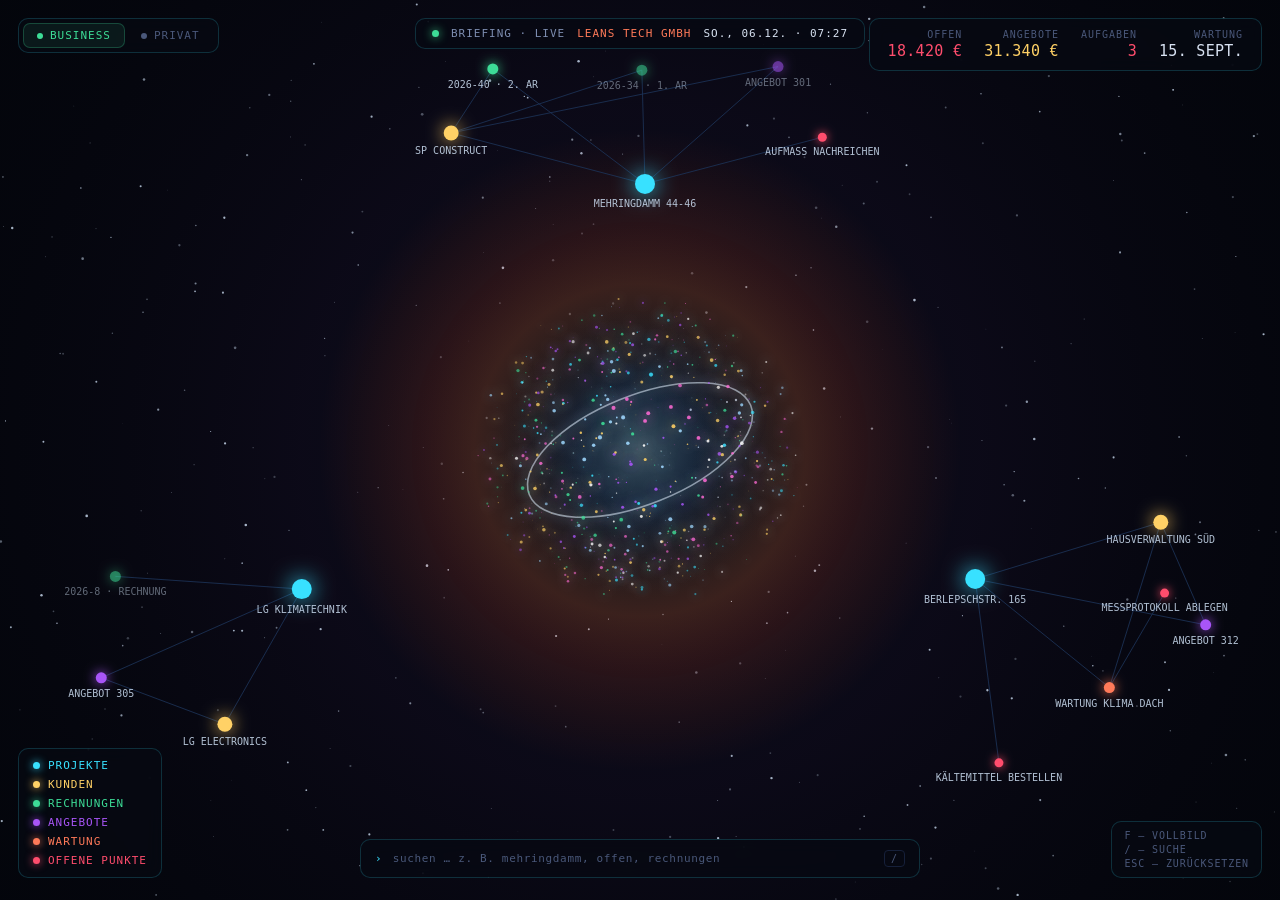
==== kosmos/index.html @ 3adae361 "Kosmos-Cockpit fuer den zweiten Monitor ergaenzt Einzelne HTML-Seite mit Sternenkarte, Partikel-Orb," ====
<!doctype html>
<html lang="de">
<head>
<meta charset="utf-8">
<meta name="viewport" content="width=device-width, initial-scale=1">
<title>LEANS Kosmos</title>
<style>
  :root {
    --ground:     #04060c;
    --panel:      rgba(7, 10, 19, 0.78);
    --edge:       rgba(56, 225, 255, 0.18);
    --edge-hard:  #16203a;
    --text:       #d8e2f2;
    --muted:      #7d8db0;
    --faint:      #4a587a;

    --cyan:       #38e1ff;
    --violet:     #a855f7;
    --gold:       #ffd166;
    --green:      #3ddc97;
    --orange:     #ff7a59;
    --red:        #ff4d6d;

    --mono: ui-monospace, "SF Mono", "Cascadia Mono", Consolas, Menlo, monospace;
  }

  * { box-sizing: border-box; }

  html, body {
    margin: 0; padding: 0;
    height: 100%;
    overflow: hidden;
    background: var(--ground);
    color: var(--text);
    font-family: var(--mono);
    -webkit-font-smoothing: antialiased;
    cursor: default;
    user-select: none;
  }

  canvas { display: block; width: 100vw; height: 100vh; }

  /* ---------- HUD ---------- */

  .hud {
    position: fixed;
    z-index: 10;
    background: var(--panel);
    border: 1px solid var(--edge);
    border-radius: 10px;
    backdrop-filter: blur(8px);
    font-size: 11px;
    letter-spacing: 0.09em;
    text-transform: uppercase;
    color: var(--muted);
  }

  /* Bereichs-Umschalter */
  #bereiche { top: 18px; left: 18px; display: flex; gap: 2px; padding: 4px; }
  #bereiche button {
    font: inherit;
    letter-spacing: inherit;
    text-transform: inherit;
    color: var(--faint);
    background: transparent;
    border: 0;
    border-radius: 7px;
    padding: 6px 14px;
    cursor: pointer;
    display: flex; align-items: center; gap: 7px;
  }
  #bereiche button::before {
    content: ""; width: 6px; height: 6px; border-radius: 50%;
    background: currentColor;
  }
  #bereiche button:hover { color: var(--muted); }
  #bereiche button[aria-pressed="true"] {
    color: var(--green);
    background: rgba(61, 220, 151, 0.08);
    box-shadow: inset 0 0 0 1px rgba(61, 220, 151, 0.25);
  }

  /* Briefing-Leiste */
  #briefing {
    top: 18px; left: 50%; transform: translateX(-50%);
    padding: 8px 16px;
    display: flex; align-items: center; gap: 12px;
    white-space: nowrap;
  }
  #briefing .dot {
    width: 7px; height: 7px; border-radius: 50%;
    background: var(--green);
    box-shadow: 0 0 10px var(--green);
    animation: puls 2.4s ease-in-out infinite;
  }
  @keyframes puls { 0%,100% { opacity: 1 } 50% { opacity: 0.35 } }
  #briefing b { color: var(--orange); font-weight: 500; }
  #briefing time { color: var(--text); font-variant-numeric: tabular-nums; }

  /* Zähler */
  #zaehler {
    top: 18px; right: 18px;
    display: flex; gap: 22px;
    padding: 10px 18px;
  }
  #zaehler div { text-align: right; }
  #zaehler .k { display: block; font-size: 10px; color: var(--faint); }
  #zaehler .v {
    display: block;
    font-size: 15px;
    letter-spacing: 0.02em;
    color: var(--text);
    font-variant-numeric: tabular-nums;
    margin-top: 2px;
  }
  #zaehler .v.warn { color: var(--gold); }
  #zaehler .v.hot  { color: var(--red); }

  /* Kommandozeile */
  #kommando {
    bottom: 22px; left: 50%; transform: translateX(-50%);
    width: min(560px, calc(100vw - 48px));
    display: flex; align-items: center; gap: 10px;
    padding: 0 14px;
  }
  #kommando span { color: var(--cyan); }
  #kommando input {
    flex: 1;
    font: inherit;
    letter-spacing: 0.06em;
    text-transform: none;
    color: var(--text);
    background: transparent;
    border: 0;
    padding: 12px 0;
    outline: none;
  }
  #kommando input::placeholder { color: var(--faint); }
  #kommando kbd {
    font: inherit; font-size: 10px;
    color: var(--faint);
    border: 1px solid var(--edge-hard);
    border-radius: 4px;
    padding: 2px 6px;
  }

  /* Detail-Panel */
  #detail {
    top: 84px; right: 18px;
    width: 300px;
    max-height: calc(100vh - 160px);
    overflow-y: auto;
    padding: 16px 18px 18px;
    display: none;
    text-transform: none;
    letter-spacing: normal;
  }
  #detail.offen { display: block; }
  #detail .typ {
    font-size: 10px; letter-spacing: 0.14em; text-transform: uppercase;
  }
  #detail h2 {
    margin: 6px 0 2px;
    font-size: 17px; font-weight: 600; color: #fff;
    letter-spacing: -0.01em;
  }
  #detail .info { margin: 0 0 14px; font-size: 12px; color: var(--muted); }
  #detail dl { margin: 0; display: grid; grid-template-columns: auto 1fr; gap: 6px 14px; font-size: 12px; }
  #detail dt { color: var(--faint); }
  #detail dd { margin: 0; color: var(--text); font-variant-numeric: tabular-nums; }
  #detail .pill {
    display: inline-block; padding: 1px 9px; border-radius: 999px;
    font-size: 10px; letter-spacing: 0.1em; text-transform: uppercase;
    border: 1px solid currentColor;
  }
  #detail .links { margin-top: 16px; display: flex; flex-wrap: wrap; gap: 6px; }
  #detail .links button {
    font: inherit; font-size: 11px;
    color: var(--muted);
    background: rgba(255,255,255,0.03);
    border: 1px solid var(--edge-hard);
    border-radius: 999px;
    padding: 4px 11px;
    cursor: pointer;
  }
  #detail .links button:hover { color: var(--cyan); border-color: var(--edge); }
  #detail .zu {
    position: absolute; top: 12px; right: 12px;
    font: inherit; font-size: 14px; line-height: 1;
    color: var(--faint); background: transparent; border: 0;
    cursor: pointer; padding: 4px;
  }
  #detail .zu:hover { color: var(--red); }

  /* Legende */
  #legende {
    bottom: 22px; left: 18px;
    padding: 10px 14px;
    display: grid; gap: 6px;
  }
  #legende i {
    font-style: normal; display: flex; align-items: center; gap: 8px;
  }
  #legende i::before {
    content: ""; width: 7px; height: 7px; border-radius: 50%;
    background: currentColor; box-shadow: 0 0 8px currentColor;
  }

  .t-projekt  { color: var(--cyan); }
  .t-kunde    { color: var(--gold); }
  .t-rechnung { color: var(--green); }
  .t-angebot  { color: var(--violet); }
  .t-wartung  { color: var(--orange); }
  .t-aufgabe  { color: var(--red); }

  #hilfe {
    bottom: 22px; right: 18px;
    padding: 8px 12px;
    font-size: 10px;
    color: var(--faint);
    display: grid; gap: 3px;
  }

  button:focus-visible, input:focus-visible { outline: 2px solid var(--cyan); outline-offset: 2px; }

  @media (max-width: 900px) {
    #legende, #hilfe { display: none; }
    #zaehler { gap: 14px; padding: 8px 12px; }
    #briefing { font-size: 10px; }
  }
</style>
</head>
<body>

<canvas id="buehne"></canvas>

<nav class="hud" id="bereiche" aria-label="Bereich wählen">
  <button type="button" data-bereich="business" aria-pressed="true">Business</button>
  <button type="button" data-bereich="privat"   aria-pressed="false">Privat</button>
</nav>

<div class="hud" id="briefing">
  <span class="dot" aria-hidden="true"></span>
  Briefing · Live
  <b id="firma">LEANS</b>
  <time id="uhr" datetime="">–</time>
</div>

<div class="hud" id="zaehler">
  <div><span class="k">Offen</span><span class="v" id="z-offen">–</span></div>
  <div><span class="k">Angebote</span><span class="v" id="z-angebote">–</span></div>
  <div><span class="k">Aufgaben</span><span class="v" id="z-aufgaben">–</span></div>
  <div><span class="k">Wartung</span><span class="v" id="z-wartung">–</span></div>
</div>

<aside class="hud" id="detail" aria-live="polite">
  <button class="zu" id="detail-zu" type="button" aria-label="Schließen">✕</button>
  <div id="detail-inhalt"></div>
</aside>

<div class="hud" id="legende" aria-hidden="true">
  <i class="t-projekt">Projekte</i>
  <i class="t-kunde">Kunden</i>
  <i class="t-rechnung">Rechnungen</i>
  <i class="t-angebot">Angebote</i>
  <i class="t-wartung">Wartung</i>
  <i class="t-aufgabe">Offene Punkte</i>
</div>

<div class="hud" id="kommando">
  <span aria-hidden="true">›</span>
  <input id="suche" type="search" placeholder="suchen … z. B. mehringdamm, offen, rechnungen" autocomplete="off" spellcheck="false">
  <kbd>/</kbd>
</div>

<div class="hud" id="hilfe" aria-hidden="true">
  <span>F — Vollbild</span>
  <span>/ — Suche</span>
  <span>Esc — zurücksetzen</span>
</div>

<script src="daten.js"></script>
<script>
(function () {
  "use strict";

  const D = (window.KOSMOS_DATEN && window.KOSMOS_DATEN.knoten) ? window.KOSMOS_DATEN : { firma: "KOSMOS", knoten: [] };

  const FARBE = {
    projekt:  "#38e1ff",
    kunde:    "#ffd166",
    rechnung: "#3ddc97",
    angebot:  "#a855f7",
    wartung:  "#ff7a59",
    aufgabe:  "#ff4d6d"
  };
  const ERLEDIGT = { bezahlt: 1, beauftragt: 1, abgelehnt: 1 };
  const GROESSE  = { projekt: 10, kunde: 7.5, rechnung: 5.5, angebot: 5.5, wartung: 5.5, aufgabe: 4.5 };

  const eur = new Intl.NumberFormat("de-DE", { style: "currency", currency: "EUR", maximumFractionDigits: 0 });
  const eurGenau = new Intl.NumberFormat("de-DE", { style: "currency", currency: "EUR" });

  const canvas = document.getElementById("buehne");
  const ctx = canvas.getContext("2d");
  const reduce = window.matchMedia("(prefers-reduced-motion: reduce)").matches;

  let W = 0, H = 0, t = 0;
  let sterne = [], orb = [];
  let bereich = "business";
  let filter = "";
  let gewaehlt = null;
  let ueber = null;
  let sichtbar = [], kanten = [], punkte = [];

  const ORB_FARBEN = ["#ffffff", "#9fd8ff", "#38e1ff", "#a855f7", "#ffd166", "#ff6ad5", "#3ddc97"];

  /* ---------------- Layout ---------------- */

  function baueLayout() {
    sichtbar = D.knoten.filter(k => (k.bereich || "business") === bereich);
    const index = new Map(sichtbar.map((k, i) => [k.id, i]));

    // Kanten aus den Verbindungen, doppelte raus
    const gesehen = new Set();
    kanten = [];
    sichtbar.forEach((k, i) => {
      (k.verbunden || []).forEach(id => {
        const j = index.get(id);
        if (j === undefined) return;
        const key = i < j ? i + ":" + j : j + ":" + i;
        if (gesehen.has(key)) return;
        gesehen.add(key);
        kanten.push([i, j]);
      });
    });

    // Projekte auf einen Ring, ihre Anhänge drumherum, Rest nach außen
    const projekte = sichtbar.filter(k => k.typ === "projekt");
    const belegt = new Set();

    projekte.forEach((p, pi) => {
      const w = (pi / Math.max(projekte.length, 1)) * Math.PI * 2 - Math.PI / 2;
      p._x = 0.5 + Math.cos(w) * 0.30;
      p._y = 0.5 + Math.sin(w) * 0.30;
      belegt.add(p.id);

      const kinder = (p.verbunden || [])
        .map(id => sichtbar.find(k => k.id === id))
        .filter(k => k && !belegt.has(k.id));

      kinder.forEach((c, ci) => {
        const cw = w + (ci - (kinder.length - 1) / 2) * 0.62;
        const r = 0.155 + (ci % 2) * 0.035;
        c._x = p._x + Math.cos(cw) * r;
        c._y = p._y + Math.sin(cw) * r * 1.05;
        belegt.add(c.id);
      });
    });

    const rest = sichtbar.filter(k => !belegt.has(k.id));
    rest.forEach((k, i) => {
      const w = (i / Math.max(rest.length, 1)) * Math.PI * 2 + 0.4;
      k._x = 0.5 + Math.cos(w) * 0.44;
      k._y = 0.5 + Math.sin(w) * 0.42;
    });

    // In den Rahmen holen
    sichtbar.forEach(k => {
      k._x = Math.min(0.95, Math.max(0.05, k._x));
      k._y = Math.min(0.92, Math.max(0.08, k._y));
    });
  }

  /* ---------------- Größe ---------------- */

  function messen() {
    const dpr = Math.min(window.devicePixelRatio || 1, 2);
    W = window.innerWidth;
    H = window.innerHeight;
    canvas.width  = Math.round(W * dpr);
    canvas.height = Math.round(H * dpr);
    ctx.setTransform(dpr, 0, 0, dpr, 0, 0);

    sterne = [];
    const n = Math.round((W * H) / 3200);
    for (let i = 0; i < n; i++) {
      sterne.push({
        x: Math.random() * W, y: Math.random() * H,
        r: Math.random() * 1.1 + 0.25,
        p: Math.random() * Math.PI * 2,
        s: Math.random() * 0.4 + 0.15
      });
    }

    orb = [];
    const m = Math.max(320, Math.round((W * H) / 1500));
    for (let i = 0; i < m; i++) {
      orb.push({
        theta: Math.random() * Math.PI * 2,
        phi:   Math.acos(2 * Math.random() - 1),
        rad:   0.55 + Math.pow(Math.random(), 0.6) * 0.5,
        size:  Math.random() * 1.3 + 0.4,
        col:   ORB_FARBEN[(Math.random() * ORB_FARBEN.length) | 0],
        wob:   Math.random() * Math.PI * 2,
        spd:   0.6 + Math.random() * 0.9
      });
    }
  }

  /* ---------------- Zeichnen ---------------- */

  function passt(k) {
    if (!filter) return true;
    const f = filter.toLowerCase();
    if (f === "offen")      return k.status === "gestellt" || k.status === "offen" || k.typ === "aufgabe";
    if (f === "rechnungen") return k.typ === "rechnung";
    if (f === "angebote")   return k.typ === "angebot";
    if (f === "kunden")     return k.typ === "kunde";
    if (f === "projekte")   return k.typ === "projekt";
    if (f === "wartung")    return k.typ === "wartung";
    if (f === "aufgaben")   return k.typ === "aufgabe";
    return (k.titel + " " + (k.info || "")).toLowerCase().includes(f);
  }

  function orbZeichnen() {
    const cx = W / 2, cy = H / 2;
    const R = Math.min(W, H) * 0.17;
    const rot = reduce ? 0.6 : t * 0.00016;

    const halo = ctx.createRadialGradient(cx, cy, R * 0.35, cx, cy, R * 2.1);
    halo.addColorStop(0,    "rgba(255,138,61,0)");
    halo.addColorStop(0.42, "rgba(255,110,45,0.20)");
    halo.addColorStop(0.62, "rgba(255,74,32,0.13)");
    halo.addColorStop(1,    "rgba(255,60,20,0)");
    ctx.fillStyle = halo;
    ctx.beginPath(); ctx.arc(cx, cy, R * 2.1, 0, Math.PI * 2); ctx.fill();

    const kern = ctx.createRadialGradient(cx, cy, 0, cx, cy, R * 0.95);
    kern.addColorStop(0,   "rgba(180,225,255,0.30)");
    kern.addColorStop(0.5, "rgba(90,140,220,0.12)");
    kern.addColorStop(1,   "rgba(20,30,60,0)");
    ctx.fillStyle = kern;
    ctx.beginPath(); ctx.arc(cx, cy, R * 0.95, 0, Math.PI * 2); ctx.fill();

    ctx.save();
    ctx.translate(cx, cy);
    ctx.rotate(-0.42 + Math.sin(rot * 0.7) * 0.14);
    ctx.strokeStyle = "rgba(226,240,255,0.55)";
    ctx.lineWidth = 1.6;
    ctx.shadowColor = "#cfe6ff";
    ctx.shadowBlur = 12;
    ctx.beginPath();
    ctx.ellipse(0, 0, R * 0.78, R * 0.30 * Math.abs(Math.cos(rot * 0.5)) + R * 0.06, 0, 0, Math.PI * 2);
    ctx.stroke();
    ctx.shadowBlur = 0;
    ctx.restore();

    for (const p of orb) {
      const th = p.theta + rot * p.spd;
      const rr = p.rad + (reduce ? 0 : Math.sin(t * 0.0009 + p.wob) * 0.045);
      const sx = Math.sin(p.phi) * Math.cos(th);
      const sy = Math.cos(p.phi);
      const sz = Math.sin(p.phi) * Math.sin(th);
      const tiefe = (sz + 1) / 2;

      ctx.globalAlpha = 0.18 + tiefe * 0.72;
      ctx.fillStyle = p.col;
      ctx.shadowColor = p.col;
      ctx.shadowBlur = 4 + tiefe * 7;
      ctx.beginPath();
      ctx.arc(cx + sx * rr * R, cy + sy * rr * R * 0.94, p.size * (0.45 + tiefe * 0.85), 0, Math.PI * 2);
      ctx.fill();
    }
    ctx.shadowBlur = 0;
    ctx.globalAlpha = 1;
  }

  function zeichnen() {
    ctx.clearRect(0, 0, W, H);

    const vg = ctx.createRadialGradient(W / 2, H / 2, 0, W / 2, H / 2, Math.max(W, H) * 0.7);
    vg.addColorStop(0,    "rgba(56,225,255,0.06)");
    vg.addColorStop(0.38, "rgba(168,87,247,0.05)");
    vg.addColorStop(1,    "rgba(0,0,0,0)");
    ctx.fillStyle = vg;
    ctx.fillRect(0, 0, W, H);

    for (const s of sterne) {
      ctx.globalAlpha = reduce ? 0.5 : 0.25 + 0.55 * (0.5 + 0.5 * Math.sin(t * 0.001 * s.s + s.p));
      ctx.fillStyle = "#cfe0f5";
      ctx.beginPath(); ctx.arc(s.x, s.y, s.r, 0, Math.PI * 2); ctx.fill();
    }
    ctx.globalAlpha = 1;

    orbZeichnen();

    const drift = reduce ? 0 : 6;
    punkte = sichtbar.map((k, i) => ({
      x: k._x * W + Math.sin(t * 0.00042 + i * 1.7) * drift,
      y: k._y * H + Math.cos(t * 0.00037 + i * 2.3) * drift
    }));

    ctx.lineWidth = 1;
    for (const [a, b] of kanten) {
      const hell = gewaehlt !== null && (a === gewaehlt || b === gewaehlt);
      ctx.strokeStyle = hell ? "rgba(56,225,255,0.55)" : "rgba(29,51,87,0.85)";
      ctx.beginPath();
      ctx.moveTo(punkte[a].x, punkte[a].y);
      ctx.lineTo(punkte[b].x, punkte[b].y);
      ctx.stroke();
    }

    sichtbar.forEach((k, i) => {
      const p = punkte[i];
      const col = FARBE[k.typ] || "#9fd8ff";
      const r = GROESSE[k.typ] || 5;
      const treffer = passt(k);
      const aktiv = gewaehlt === i || ueber === i;
      const alpha = treffer ? (ERLEDIGT[k.status] ? 0.5 : 1) : 0.12;

      ctx.globalAlpha = alpha;
      ctx.shadowColor = col;
      ctx.shadowBlur = treffer ? r * (aktiv ? 3.4 : 2.2) : 0;
      ctx.fillStyle = col;
      ctx.beginPath();
      ctx.arc(p.x, p.y, r * (aktiv ? 1.25 : 1), 0, Math.PI * 2);
      ctx.fill();
      ctx.shadowBlur = 0;

      if (aktiv && treffer) {
        ctx.strokeStyle = col;
        ctx.lineWidth = 1;
        ctx.globalAlpha = 0.5;
        ctx.beginPath(); ctx.arc(p.x, p.y, r * 2.1, 0, Math.PI * 2); ctx.stroke();
      }

      ctx.globalAlpha = treffer ? (ERLEDIGT[k.status] ? 0.45 : 0.85) : 0.12;
      ctx.font = "500 " + (W > 1500 ? 11 : 10) + "px " + getComputedStyle(document.body).fontFamily;
      ctx.textAlign = "center";
      ctx.textBaseline = "top";
      ctx.fillStyle = "#cfe0f5";
      ctx.fillText(k.titel.toUpperCase(), p.x, p.y + r + 6);
      ctx.globalAlpha = 1;
    });
  }

  function schleife(now) {
    t = now;
    zeichnen();
    if (!reduce) requestAnimationFrame(schleife);
  }

  /* ---------------- Zähler & Uhr ---------------- */

  function zaehlerFuellen() {
    const menge = D.knoten.filter(k => (k.bereich || "business") === bereich);

    const offeneR = menge.filter(k => k.typ === "rechnung" && k.status === "gestellt");
    const offeneA = menge.filter(k => k.typ === "angebot"  && k.status === "offen");
    const aufgaben = menge.filter(k => k.typ === "aufgabe");
    const wartung  = menge.filter(k => k.typ === "wartung" && k.termin)
                          .sort((a, b) => a.termin.localeCompare(b.termin));

    const sumR = offeneR.reduce((s, k) => s + (k.netto || 0), 0);
    const sumA = offeneA.reduce((s, k) => s + (k.netto || 0), 0);

    const eOffen = document.getElementById("z-offen");
    eOffen.textContent = offeneR.length ? eur.format(sumR) : "—";
    eOffen.className = "v" + (offeneR.length ? " hot" : "");

    const eAng = document.getElementById("z-angebote");
    eAng.textContent = offeneA.length ? eur.format(sumA) : "—";
    eAng.className = "v" + (offeneA.length ? " warn" : "");

    const eAuf = document.getElementById("z-aufgaben");
    eAuf.textContent = aufgaben.length ? String(aufgaben.length) : "0";
    eAuf.className = "v" + (aufgaben.length ? " hot" : "");

    document.getElementById("z-wartung").textContent =
      wartung.length ? new Date(wartung[0].termin + "T12:00:00").toLocaleDateString("de-DE", { day: "2-digit", month: "short" }) : "—";
  }

  function uhrStellen() {
    const jetzt = new Date();
    const el = document.getElementById("uhr");
    el.dateTime = jetzt.toISOString();
    el.textContent = jetzt.toLocaleDateString("de-DE", { weekday: "short", day: "2-digit", month: "2-digit" })
      + " · " + jetzt.toLocaleTimeString("de-DE", { hour: "2-digit", minute: "2-digit" });
  }

  /* ---------------- Detail ---------------- */

  const detail = document.getElementById("detail");
  const detailInhalt = document.getElementById("detail-inhalt");

  const TYP_NAME = {
    projekt: "Projekt", kunde: "Kunde", rechnung: "Rechnung",
    angebot: "Angebot", wartung: "Wartung", aufgabe: "Offener Punkt"
  };

  function datum(s) {
    if (!s) return null;
    return new Date(s + "T12:00:00").toLocaleDateString("de-DE", { day: "2-digit", month: "2-digit", year: "numeric" });
  }

  function detailZeigen(i) {
    const k = sichtbar[i];
    if (!k) return;
    gewaehlt = i;

    const col = FARBE[k.typ] || "#9fd8ff";
    const zeilen = [];
    if (k.netto != null) zeilen.push(["Netto", eurGenau.format(k.netto)]);
    if (k.status)        zeilen.push(["Status", '<span class="pill" style="color:' + (ERLEDIGT[k.status] ? "#3ddc97" : "#ffd166") + '">' + k.status + "</span>"]);
    if (k.faellig)       zeilen.push(["Fällig", datum(k.faellig)]);
    if (k.gueltig)       zeilen.push(["Gültig bis", datum(k.gueltig)]);
    if (k.termin)        zeilen.push(["Termin", datum(k.termin)]);

    const nachbarn = kanten
      .filter(([a, b]) => a === i || b === i)
      .map(([a, b]) => (a === i ? b : a));

    detailInhalt.innerHTML =
      '<div class="typ" style="color:' + col + '">' + (TYP_NAME[k.typ] || k.typ) + "</div>" +
      "<h2>" + k.titel + "</h2>" +
      '<p class="info">' + (k.info || "") + "</p>" +
      (zeilen.length ? "<dl>" + zeilen.map(z => "<dt>" + z[0] + "</dt><dd>" + z[1] + "</dd>").join("") + "</dl>" : "") +
      (nachbarn.length
        ? '<div class="links">' + nachbarn.map(n => '<button type="button" data-zu="' + n + '">' + sichtbar[n].titel + "</button>").join("") + "</div>"
        : "");

    detail.classList.add("offen");
  }

  function detailSchliessen() {
    detail.classList.remove("offen");
    gewaehlt = null;
  }

  detailInhalt.addEventListener("click", e => {
    const b = e.target.closest("button[data-zu]");
    if (b) detailZeigen(Number(b.dataset.zu));
  });
  document.getElementById("detail-zu").addEventListener("click", detailSchliessen);

  /* ---------------- Maus & Tasten ---------------- */

  function treffer(mx, my) {
    let best = null, bestD = 26;
    punkte.forEach((p, i) => {
      const d = Math.hypot(p.x - mx, p.y - my);
      if (d < bestD) { bestD = d; best = i; }
    });
    return best;
  }

  canvas.addEventListener("mousemove", e => {
    ueber = treffer(e.clientX, e.clientY);
    canvas.style.cursor = ueber === null ? "default" : "pointer";
  });

  canvas.addEventListener("click", e => {
    const i = treffer(e.clientX, e.clientY);
    if (i === null) detailSchliessen(); else detailZeigen(i);
  });

  const suche = document.getElementById("suche");
  suche.addEventListener("input", () => { filter = suche.value.trim(); });

  document.addEventListener("keydown", e => {
    if (e.key === "/" && document.activeElement !== suche) {
      e.preventDefault(); suche.focus(); suche.select();
    } else if (e.key === "Escape") {
      suche.value = ""; filter = ""; suche.blur(); detailSchliessen();
    } else if ((e.key === "f" || e.key === "F") && document.activeElement !== suche) {
      if (document.fullscreenElement) document.exitFullscreen();
      else document.documentElement.requestFullscreen().catch(() => {});
    }
  });

  document.getElementById("bereiche").addEventListener("click", e => {
    const b = e.target.closest("button[data-bereich]");
    if (!b) return;
    bereich = b.dataset.bereich;
    document.querySelectorAll("#bereiche button").forEach(x =>
      x.setAttribute("aria-pressed", String(x === b)));
    detailSchliessen();
    baueLayout();
    zaehlerFuellen();
  });

  /* ---------------- Start ---------------- */

  document.getElementById("firma").textContent = D.firma || "KOSMOS";
  window.addEventListener("resize", () => { messen(); if (reduce) zeichnen(); });

  messen();
  baueLayout();
  zaehlerFuellen();
  uhrStellen();
  setInterval(uhrStellen, 20000);

  if (reduce) zeichnen(); else requestAnimationFrame(schleife);
})();
</script>
</body>
</html>
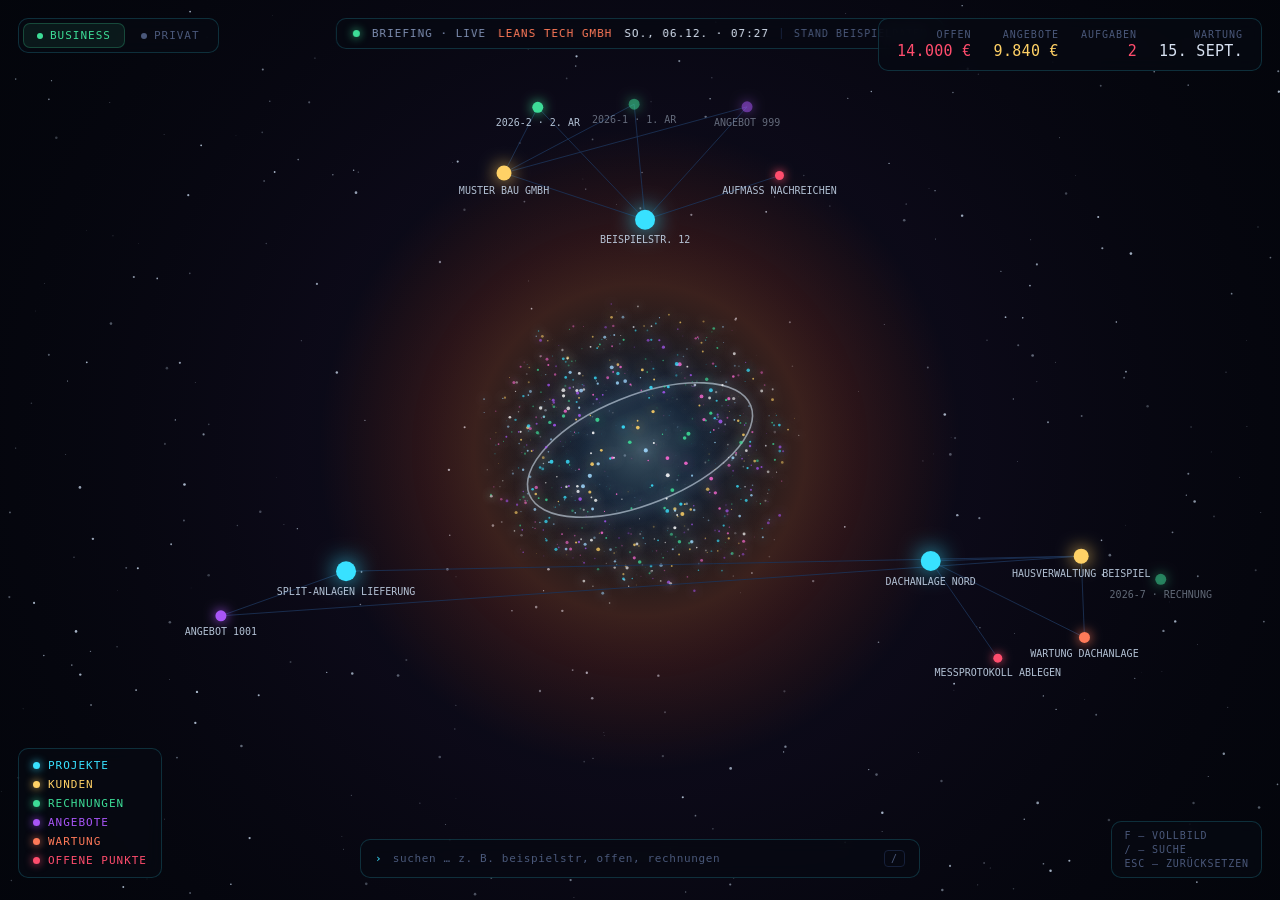
==== commit 0fbcba26: "Kosmos: Daten aus dem Master-Register bauen statt von Hand pflegen Neues Werkzeug tools/kosmos-daten" ====
--- a/kosmos/index.html
+++ b/kosmos/index.html
@@ -96,6 +96,10 @@
   @keyframes puls { 0%,100% { opacity: 1 } 50% { opacity: 0.35 } }
   #briefing b { color: var(--orange); font-weight: 500; }
   #briefing time { color: var(--text); font-variant-numeric: tabular-nums; }
+  #briefing em {
+    font-style: normal; color: var(--faint); font-size: 10px;
+    border-left: 1px solid var(--edge-hard); padding-left: 12px;
+  }
 
   /* Zähler */
   #zaehler {
@@ -244,6 +248,7 @@
   Briefing · Live
   <b id="firma">LEANS</b>
   <time id="uhr" datetime="">–</time>
+  <em id="stand" hidden></em>
 </div>
 
 <div class="hud" id="zaehler">
@@ -269,7 +274,7 @@
 
 <div class="hud" id="kommando">
   <span aria-hidden="true">›</span>
-  <input id="suche" type="search" placeholder="suchen … z. B. mehringdamm, offen, rechnungen" autocomplete="off" spellcheck="false">
+  <input id="suche" type="search" placeholder="suchen … z. B. beispielstr, offen, rechnungen" autocomplete="off" spellcheck="false">
   <kbd>/</kbd>
 </div>
 
@@ -279,7 +284,11 @@
   <span>Esc — zurücksetzen</span>
 </div>
 
+<!-- daten.js = Beispieldaten. Liegt daneben eine daten.privat.js (aus
+     tools/kosmos-daten.py), gewinnt die — sie ueberschreibt KOSMOS_DATEN.
+     Fehlt sie, meldet der Browser das still in der Konsole, sonst nichts. -->
 <script src="daten.js"></script>
+<script src="daten.privat.js"></script>
 <script>
 (function () {
   "use strict";
@@ -295,6 +304,8 @@
     aufgabe:  "#ff4d6d"
   };
   const ERLEDIGT = { bezahlt: 1, beauftragt: 1, abgelehnt: 1 };
+  // blass heisst: zaehlt nicht mehr mit — erledigt oder Status nicht gepflegt
+  const BLASS = { bezahlt: 1, beauftragt: 1, abgelehnt: 1, unbekannt: 1 };
   const GROESSE  = { projekt: 10, kunde: 7.5, rechnung: 5.5, angebot: 5.5, wartung: 5.5, aufgabe: 4.5 };
 
   const eur = new Intl.NumberFormat("de-DE", { style: "currency", currency: "EUR", maximumFractionDigits: 0 });
@@ -340,8 +351,8 @@
 
     projekte.forEach((p, pi) => {
       const w = (pi / Math.max(projekte.length, 1)) * Math.PI * 2 - Math.PI / 2;
-      p._x = 0.5 + Math.cos(w) * 0.30;
-      p._y = 0.5 + Math.sin(w) * 0.30;
+      p._x = 0.5 + Math.cos(w) * 0.26;
+      p._y = 0.5 + Math.sin(w) * 0.26;
       belegt.add(p.id);
 
       const kinder = (p.verbunden || [])
@@ -349,19 +360,26 @@
         .filter(k => k && !belegt.has(k.id));
 
       kinder.forEach((c, ci) => {
-        const cw = w + (ci - (kinder.length - 1) / 2) * 0.62;
-        const r = 0.155 + (ci % 2) * 0.035;
+        const cw = w + (ci - (kinder.length - 1) / 2) * 0.58;
+        const r = 0.115 + (ci % 2) * 0.03;
         c._x = p._x + Math.cos(cw) * r;
         c._y = p._y + Math.sin(cw) * r * 1.05;
         belegt.add(c.id);
       });
     });
 
+    // Alles ohne Projekt nach aussen — ab 18 Stueck auf zwei Ringe,
+    // sonst kleben die Beschriftungen aneinander
     const rest = sichtbar.filter(k => !belegt.has(k.id));
+    const zweiRinge = rest.length > 18;
     rest.forEach((k, i) => {
-      const w = (i / Math.max(rest.length, 1)) * Math.PI * 2 + 0.4;
-      k._x = 0.5 + Math.cos(w) * 0.44;
-      k._y = 0.5 + Math.sin(w) * 0.42;
+      const aussen = zweiRinge && i % 2 === 1;
+      const n = zweiRinge ? Math.ceil(rest.length / 2) : rest.length;
+      const stelle = zweiRinge ? Math.floor(i / 2) : i;
+      const w = (stelle / Math.max(n, 1)) * Math.PI * 2 + (aussen ? 0.4 + Math.PI / n : 0.4);
+      const r = aussen ? 0.49 : 0.44;
+      k._x = 0.5 + Math.cos(w) * r;
+      k._y = 0.5 + Math.sin(w) * r * 0.85;
     });
 
     // In den Rahmen holen
@@ -516,7 +534,7 @@
       const r = GROESSE[k.typ] || 5;
       const treffer = passt(k);
       const aktiv = gewaehlt === i || ueber === i;
-      const alpha = treffer ? (ERLEDIGT[k.status] ? 0.5 : 1) : 0.12;
+      const alpha = treffer ? (BLASS[k.status] ? 0.5 : 1) : 0.12;
 
       ctx.globalAlpha = alpha;
       ctx.shadowColor = col;
@@ -534,7 +552,7 @@
         ctx.beginPath(); ctx.arc(p.x, p.y, r * 2.1, 0, Math.PI * 2); ctx.stroke();
       }
 
-      ctx.globalAlpha = treffer ? (ERLEDIGT[k.status] ? 0.45 : 0.85) : 0.12;
+      ctx.globalAlpha = treffer ? (BLASS[k.status] ? 0.45 : 0.85) : 0.12;
       ctx.font = "500 " + (W > 1500 ? 11 : 10) + "px " + getComputedStyle(document.body).fontFamily;
       ctx.textAlign = "center";
       ctx.textBaseline = "top";
@@ -611,7 +629,9 @@
     const col = FARBE[k.typ] || "#9fd8ff";
     const zeilen = [];
     if (k.netto != null) zeilen.push(["Netto", eurGenau.format(k.netto)]);
-    if (k.status)        zeilen.push(["Status", '<span class="pill" style="color:' + (ERLEDIGT[k.status] ? "#3ddc97" : "#ffd166") + '">' + k.status + "</span>"]);
+    if (k.status)        zeilen.push(["Status", '<span class="pill" style="color:' +
+                            (k.status === "unbekannt" ? "#7d8db0" : ERLEDIGT[k.status] ? "#3ddc97" : "#ffd166") +
+                            '">' + k.status + "</span>"]);
     if (k.faellig)       zeilen.push(["Fällig", datum(k.faellig)]);
     if (k.gueltig)       zeilen.push(["Gültig bis", datum(k.gueltig)]);
     if (k.termin)        zeilen.push(["Termin", datum(k.termin)]);
@@ -692,6 +712,11 @@
   /* ---------------- Start ---------------- */
 
   document.getElementById("firma").textContent = D.firma || "KOSMOS";
+  if (D.stand) {
+    const eStand = document.getElementById("stand");
+    eStand.textContent = "Stand " + D.stand;
+    eStand.hidden = false;
+  }
   window.addEventListener("resize", () => { messen(); if (reduce) zeichnen(); });
 
   messen();
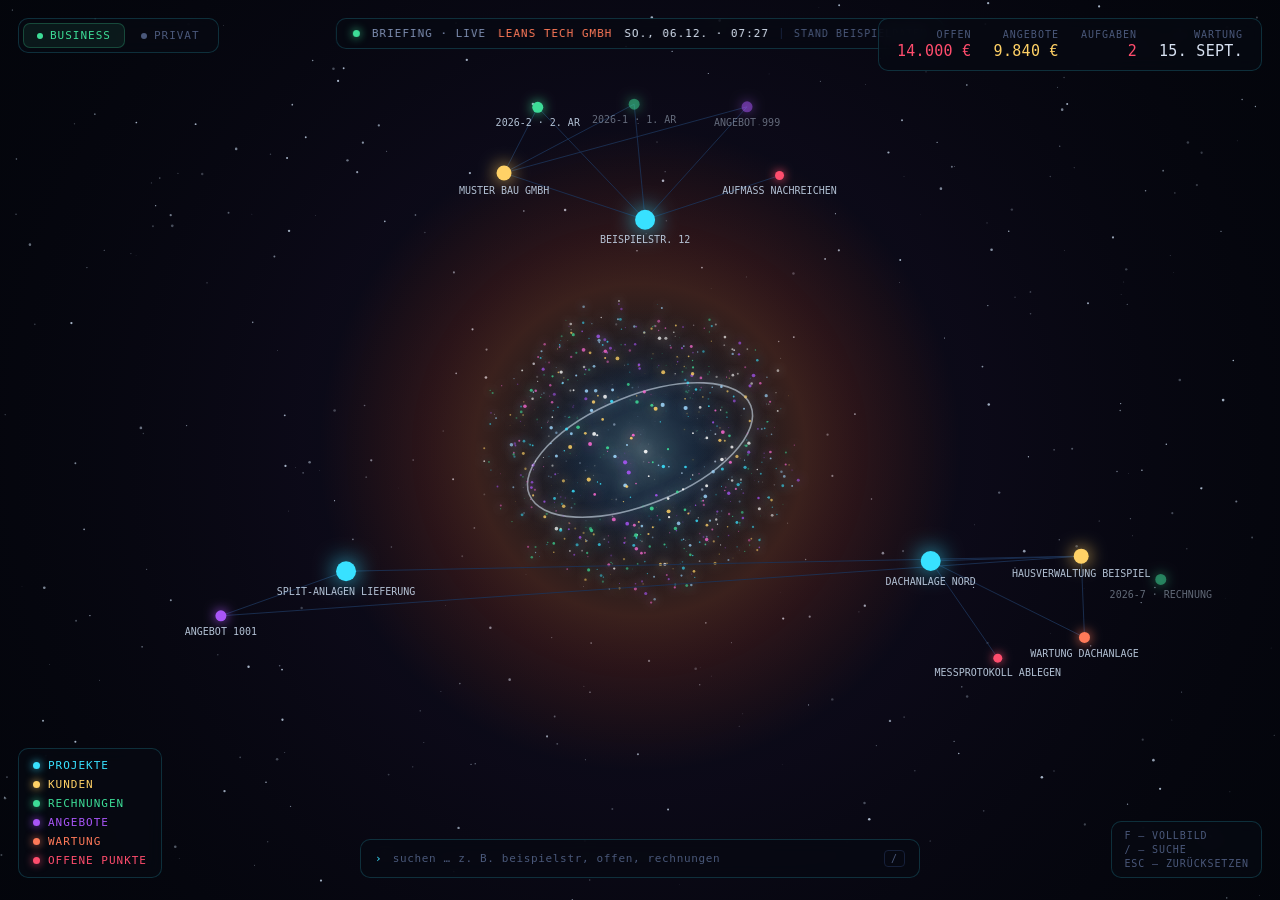
==== commit 78a37da8: "Kosmos laeuft ohne Nacharbeit: Vollbild, leerer Bereich, Wartung ohne Termin Der Starter haengt #vol" ====
--- a/kosmos/index.html
+++ b/kosmos/index.html
@@ -217,6 +217,17 @@
   .t-wartung  { color: var(--orange); }
   .t-aufgabe  { color: var(--red); }
 
+  /* Hinweis, wenn in einem Bereich noch nichts hinterlegt ist */
+  #leer {
+    top: 50%; left: 50%; transform: translate(-50%, 190px);
+    margin: 0; padding: 12px 18px;
+    max-width: min(440px, calc(100vw - 48px));
+    text-align: center; line-height: 1.7;
+    letter-spacing: 0.06em;
+  }
+  #leer[hidden] { display: none; }
+  #leer b { color: var(--text); font-weight: 500; }
+
   #hilfe {
     bottom: 22px; right: 18px;
     padding: 8px 12px;
@@ -271,6 +282,8 @@
   <i class="t-wartung">Wartung</i>
   <i class="t-aufgabe">Offene Punkte</i>
 </div>
+
+<p class="hud" id="leer" hidden></p>
 
 <div class="hud" id="kommando">
   <span aria-hidden="true">›</span>
@@ -594,8 +607,22 @@
     eAuf.textContent = aufgaben.length ? String(aufgaben.length) : "0";
     eAuf.className = "v" + (aufgaben.length ? " hot" : "");
 
+    // Termin schlaegt "kein Termin gepflegt" schlaegt "gar keine Wartung"
+    const wartungAlle = menge.filter(k => k.typ === "wartung");
     document.getElementById("z-wartung").textContent =
-      wartung.length ? new Date(wartung[0].termin + "T12:00:00").toLocaleDateString("de-DE", { day: "2-digit", month: "short" }) : "—";
+      wartung.length
+        ? new Date(wartung[0].termin + "T12:00:00").toLocaleDateString("de-DE", { day: "2-digit", month: "short" })
+        : wartungAlle.length ? "offen" : "—";
+
+    const eLeer = document.getElementById("leer");
+    if (menge.length) {
+      eLeer.hidden = true;
+    } else {
+      eLeer.innerHTML = "Für <b>" + (bereich === "privat" ? "Privat" : "Business") +
+        "</b> ist noch nichts hinterlegt.<br>In <b>zuordnung.json</b> unter „" + bereich +
+        "“ eintragen und <b>tools/kosmos-daten.py</b> laufen lassen.";
+      eLeer.hidden = false;
+    }
   }
 
   function uhrStellen() {
@@ -711,6 +738,18 @@
 
   /* ---------------- Start ---------------- */
 
+  // Der Starter haengt #vollbild an die Adresse. Der Browser laesst Vollbild
+  // nur nach einer Eingabe zu — also beim ersten Klick oder Tastendruck.
+  if (location.hash.indexOf("vollbild") >= 0) {
+    const einmal = () => {
+      window.removeEventListener("pointerdown", einmal);
+      window.removeEventListener("keydown", einmal);
+      if (!document.fullscreenElement) document.documentElement.requestFullscreen().catch(() => {});
+    };
+    window.addEventListener("pointerdown", einmal);
+    window.addEventListener("keydown", einmal);
+  }
+
   document.getElementById("firma").textContent = D.firma || "KOSMOS";
   if (D.stand) {
     const eStand = document.getElementById("stand");
